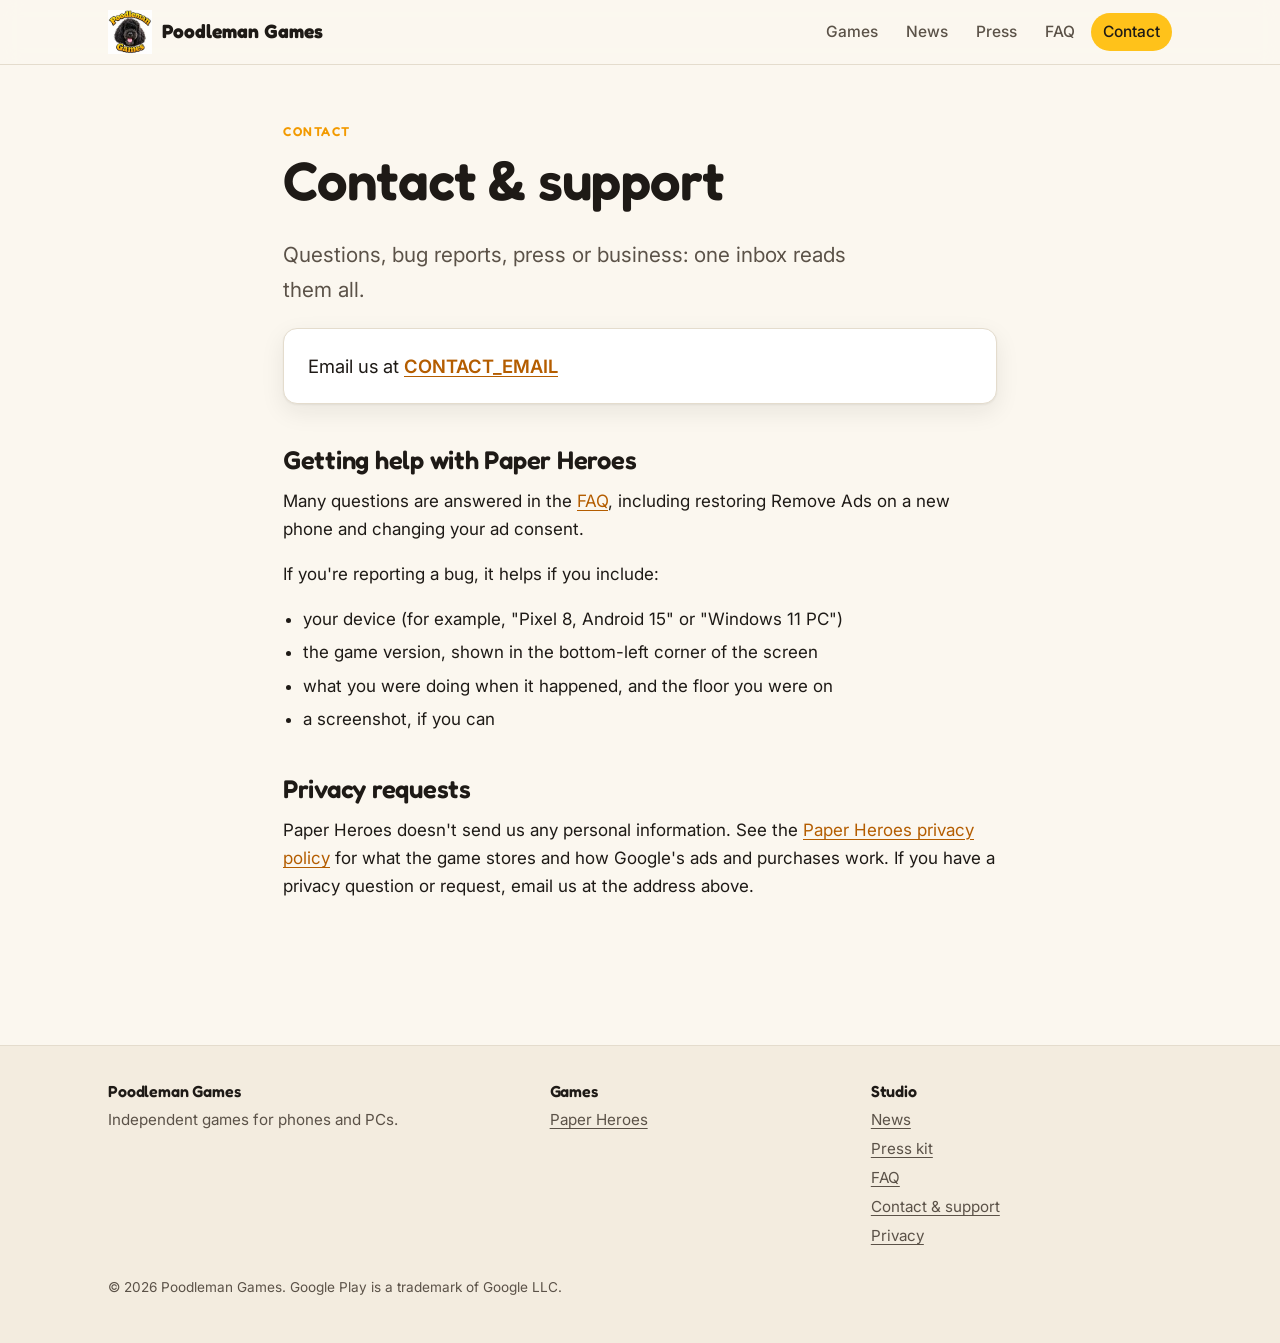
==== contact/index.html @ ee1fa2d5 "Poodleman Games website: studio pages, Paper Heroes section, privacy policy and app-ads.txt Co-Autho" ====
<!doctype html>
<html lang="en">
<head>
<meta charset="utf-8">
<meta name="viewport" content="width=device-width, initial-scale=1">
<title>Contact & Support | Poodleman Games</title>
<meta name="description" content="Contact Poodleman Games for Paper Heroes support, bug reports, press and business enquiries.">
<link rel="canonical" href="https://poodlemangames.com/contact/">
<meta property="og:type" content="website">
<meta property="og:site_name" content="Poodleman Games">
<meta property="og:title" content="Contact & Support | Poodleman Games">
<meta property="og:description" content="Contact Poodleman Games for Paper Heroes support, bug reports, press and business enquiries.">
<meta property="og:url" content="https://poodlemangames.com/contact/">
<meta property="og:image" content="https://poodlemangames.com/assets/img/og-studio.jpg">
<meta name="theme-color" content="#ffc21a">
<link rel="icon" href="/favicon.ico" sizes="any">
<link rel="icon" type="image/png" href="/assets/img/favicon-64.png">
<link rel="apple-touch-icon" href="/assets/img/apple-touch-icon.png">
<link rel="preconnect" href="https://fonts.googleapis.com">
<link rel="preconnect" href="https://fonts.gstatic.com" crossorigin>
<link rel="stylesheet" href="https://fonts.googleapis.com/css2?family=Fredoka:wght@500;600;700&family=Inter:wght@400;500;600&display=swap">
<link rel="stylesheet" href="/assets/css/site.css">
</head>
<body>
<a class="skip" href="#main">Skip to content</a>

<header class="site-header">
  <div class="wrap">
    <a class="brand" href="/"><img src="/assets/img/poodleman-logo-128.webp" alt="" width="44" height="44">Poodleman Games</a>
    <nav class="site-nav" aria-label="Main">
      <a href="/games/">Games</a>
      <a href="/news/">News</a>
      <a href="/press/">Press</a>
      <a href="/faq/">FAQ</a>
      <a href="/contact/" aria-current="page">Contact</a>
    </nav>
  </div>
</header>

<main id="main">
  <section class="section">
    <div class="wrap prose">
      <p class="eyebrow">Contact</p>
      <h1>Contact &amp; support</h1>
      <p class="lead">Questions, bug reports, press or business: one inbox reads them all.</p>

      <div class="card contact-box"><div>Email us at <a href="mailto:CONTACT_EMAIL">CONTACT_EMAIL</a></div></div>

      <h2>Getting help with Paper Heroes</h2>
      <p>Many questions are answered in the <a href="/faq/#paper-heroes">FAQ</a>, including restoring Remove Ads on a new phone and changing your ad consent.</p>
      <p>If you're reporting a bug, it helps if you include:</p>
      <ul>
        <li>your device (for example, "Pixel 8, Android 15" or "Windows 11 PC")</li>
        <li>the game version, shown in the bottom-left corner of the screen</li>
        <li>what you were doing when it happened, and the floor you were on</li>
        <li>a screenshot, if you can</li>
      </ul>

      <h2>Privacy requests</h2>
      <p>Paper Heroes doesn't send us any personal information. See the <a href="/games/paperheroes/privacy/">Paper Heroes privacy policy</a> for what the game stores and how Google's ads and purchases work. If you have a privacy question or request, email us at the address above.</p>
    </div>
  </section>
</main>

<footer class="site-footer">
  <div class="wrap">
    <div>
      <h3>Poodleman Games</h3>
      <p>Independent games for phones and PCs.</p>
    </div>
    <div>
      <h3>Games</h3>
      <ul>
        <li><a href="/games/paperheroes/">Paper Heroes</a></li>
      </ul>
    </div>
    <div>
      <h3>Studio</h3>
      <ul>
        <li><a href="/news/">News</a></li>
        <li><a href="/press/">Press kit</a></li>
        <li><a href="/faq/">FAQ</a></li>
        <li><a href="/contact/">Contact &amp; support</a></li>
        <li><a href="/privacy/">Privacy</a></li>
      </ul>
    </div>
    <p class="fine">&copy; 2026 Poodleman Games. Google Play is a trademark of Google LLC.</p>
  </div>
</footer>
</body>
</html>
---- assets/css/site.css ----
/* Poodleman Games: studio-wide styles.
   Each game section adds its own theme on top (see paperheroes.css). */

:root {
  --bg: #fbf7ef;
  --bg-alt: #f3ecdf;
  --surface: #ffffff;
  --ink: #1e1a16;
  --ink-soft: #5b5248;
  --line: #e4dccd;
  --gold: #ffc21a;
  --gold-deep: #f29a00;
  --accent: #b45d00;          /* links: gold darkened for contrast on cream */
  --shadow: 0 1px 2px rgba(30, 26, 22, .06), 0 8px 24px rgba(30, 26, 22, .08);
  --radius: 14px;
  --wrap: 1120px;
  --font-display: "Fredoka", "Trebuchet MS", system-ui, sans-serif;
  --font-body: "Inter", system-ui, -apple-system, "Segoe UI", Roboto, sans-serif;
  color-scheme: light;
}

@media (prefers-color-scheme: dark) {
  :root:not([data-theme="light"]) {
    --bg: #17140f;
    --bg-alt: #1f1b15;
    --surface: #25201a;
    --ink: #f4ede1;
    --ink-soft: #b9ad9c;
    --line: #3a3229;
    --accent: #ffc94a;
    --shadow: 0 1px 2px rgba(0, 0, 0, .3), 0 8px 24px rgba(0, 0, 0, .35);
    color-scheme: dark;
  }
}

*, *::before, *::after { box-sizing: border-box; }
html { -webkit-text-size-adjust: 100%; scroll-behavior: smooth; }
body {
  margin: 0;
  background: var(--bg);
  color: var(--ink);
  font: 400 1.0625rem/1.65 var(--font-body);
  overflow-x: hidden;
}
img { max-width: 100%; height: auto; display: block; }
a { color: var(--accent); text-underline-offset: .18em; }
a:hover { text-decoration-thickness: 2px; }
:focus-visible { outline: 3px solid var(--gold-deep); outline-offset: 3px; border-radius: 4px; }

h1, h2, h3 { font-family: var(--font-display); font-weight: 600; line-height: 1.15; margin: 0 0 .5em; letter-spacing: -.01em; }
h1 { font-size: clamp(2.1rem, 5.5vw, 3.4rem); }
h2 { font-size: clamp(1.6rem, 3.6vw, 2.2rem); }
h3 { font-size: 1.25rem; }
p { margin: 0 0 1em; }

.wrap { width: 100%; max-width: var(--wrap); margin: 0 auto; padding: 0 16px; }
@media (min-width: 720px) { .wrap { padding: 0 28px; } }

.skip { position: absolute; left: -999px; top: 8px; background: var(--surface); padding: 8px 14px; z-index: 10; border-radius: 8px; }
.skip:focus { left: 8px; }

/* ---------- header ---------- */
.site-header {
  position: sticky; top: 0; z-index: 5;
  background: color-mix(in srgb, var(--bg) 88%, transparent);
  backdrop-filter: saturate(1.4) blur(10px);
  -webkit-backdrop-filter: saturate(1.4) blur(10px);
  border-bottom: 1px solid var(--line);
}
.site-header .wrap { display: flex; align-items: center; gap: 12px 24px; flex-wrap: wrap; padding-top: 10px; padding-bottom: 10px; }
.brand { display: flex; align-items: center; gap: 10px; text-decoration: none; color: var(--ink); font-family: var(--font-display); font-weight: 700; font-size: 1.2rem; }
.brand img { width: 44px; height: 44px; }
.site-nav { display: flex; gap: 4px; margin-left: auto; overflow-x: auto; scrollbar-width: none; }
.site-nav::-webkit-scrollbar { display: none; }
.site-nav a { color: var(--ink-soft); text-decoration: none; font-weight: 500; padding: 6px 12px; border-radius: 999px; white-space: nowrap; font-size: .97rem; }
.site-nav a:hover { color: var(--ink); background: var(--bg-alt); }
.site-nav a[aria-current="page"] { color: var(--ink); background: var(--gold); }
@media (max-width: 640px) {
  .site-nav { margin-left: -12px; width: calc(100% + 24px); padding: 0 12px; }
}

/* ---------- footer ---------- */
.site-footer { margin-top: 72px; padding: 36px 0 44px; background: var(--bg-alt); border-top: 1px solid var(--line); color: var(--ink-soft); font-size: .95rem; }
.site-footer .wrap { display: grid; gap: 20px; }
@media (min-width: 720px) { .site-footer .wrap { grid-template-columns: 1.4fr 1fr 1fr; } }
.site-footer h3 { font-size: 1rem; color: var(--ink); margin-bottom: .4em; }
.site-footer ul { list-style: none; margin: 0; padding: 0; display: grid; gap: 4px; }
.site-footer a { color: var(--ink-soft); }
.site-footer a:hover { color: var(--ink); }
.site-footer .fine { grid-column: 1 / -1; font-size: .85rem; margin: 8px 0 0; }

/* ---------- building blocks ---------- */
.section { padding: 56px 0; }
.section-tight { padding: 32px 0; }
.eyebrow { font-family: var(--font-display); font-weight: 600; text-transform: uppercase; letter-spacing: .12em; font-size: .8rem; color: var(--gold-deep); margin: 0 0 .5em; }
.lead { font-size: clamp(1.1rem, 2.2vw, 1.3rem); color: var(--ink-soft); max-width: 46ch; }
.prose { max-width: 70ch; }
.prose h2 { margin-top: 1.6em; font-size: 1.6rem; }
.prose h3 { margin-top: 1.4em; }
.prose ul { padding-left: 1.2em; }
.prose li { margin: .3em 0; }
.muted { color: var(--ink-soft); }

.btn {
  display: inline-flex; align-items: center; gap: 10px;
  padding: 12px 22px; border-radius: 999px;
  font: 600 1rem/1 var(--font-display); text-decoration: none;
  background: var(--gold); color: #1e1a16; border: 2px solid #1e1a16;
  box-shadow: 0 3px 0 #1e1a16; transition: transform .12s, box-shadow .12s;
}
.btn:hover { transform: translateY(-1px); box-shadow: 0 4px 0 #1e1a16; }
.btn:active { transform: translateY(2px); box-shadow: 0 1px 0 #1e1a16; }
.btn.ghost { background: transparent; color: var(--ink); border-color: var(--ink); box-shadow: none; }
.btn-row { display: flex; flex-wrap: wrap; gap: 12px; margin-top: 20px; }

.card { background: var(--surface); border: 1px solid var(--line); border-radius: var(--radius); box-shadow: var(--shadow); overflow: hidden; }
.card-body { padding: 20px 22px; }
.grid { display: grid; gap: 20px; }
@media (min-width: 720px) { .grid-2 { grid-template-columns: repeat(2, 1fr); } .grid-3 { grid-template-columns: repeat(3, 1fr); } }

.tag { display: inline-block; font-size: .78rem; font-weight: 600; padding: 3px 10px; border-radius: 999px; background: var(--bg-alt); color: var(--ink-soft); border: 1px solid var(--line); }

table { border-collapse: collapse; width: 100%; font-size: .97rem; }
th, td { text-align: left; padding: 10px 12px; border-bottom: 1px solid var(--line); vertical-align: top; }
th { font-weight: 600; }
.table-scroll { overflow-x: auto; }

/* ---------- home ---------- */
.hero-studio { padding: 48px 0 24px; }
.hero-studio .wrap { display: grid; gap: 28px; align-items: center; }
@media (min-width: 820px) { .hero-studio .wrap { grid-template-columns: 1.1fr .9fr; } }
.hero-studio .logo-big { width: min(380px, 80vw); margin: 0 auto; filter: drop-shadow(0 12px 24px rgba(0, 0, 0, .12)); }
@media (prefers-color-scheme: dark) {
  :root:not([data-theme="light"]) .logo-disc { background: #fffdf8; border-radius: 50%; padding: 6%; }
}

.feature-game { display: grid; text-decoration: none; color: inherit; }
@media (min-width: 820px) { .feature-game { grid-template-columns: 1.3fr 1fr; } }
.feature-game img { width: 100%; height: 100%; object-fit: cover; aspect-ratio: 3 / 2; }
.feature-game .card-body { padding: 28px; display: flex; flex-direction: column; justify-content: center; }
.feature-game:hover h3 { text-decoration: underline; text-decoration-color: var(--gold-deep); }

.stat-row { display: flex; flex-wrap: wrap; gap: 8px; margin: 12px 0 18px; }

/* ---------- news ---------- */
.post { padding: 28px 0; border-bottom: 1px solid var(--line); }
.post:last-child { border-bottom: 0; }
.post time { color: var(--ink-soft); font-size: .92rem; }
.post h2 { font-size: 1.5rem; margin-top: .2em; }

/* ---------- faq ---------- */
details.faq { border: 1px solid var(--line); border-radius: 12px; background: var(--surface); margin: 10px 0; }
details.faq summary { cursor: pointer; padding: 16px 18px; font-weight: 600; list-style: none; display: flex; justify-content: space-between; gap: 12px; }
details.faq summary::-webkit-details-marker { display: none; }
details.faq summary::after { content: "+"; font: 600 1.3rem/1 var(--font-display); color: var(--gold-deep); }
details.faq[open] summary::after { content: "\2212"; }
details.faq .answer { padding: 0 18px 16px; color: var(--ink-soft); }
details.faq .answer p:last-child { margin-bottom: 0; }

/* ---------- press ---------- */
.factsheet th { width: 34%; color: var(--ink-soft); font-weight: 500; }
.download-grid { display: grid; gap: 16px; grid-template-columns: repeat(auto-fill, minmax(220px, 1fr)); }
.download-grid figure { margin: 0; }
.download-grid img { border-radius: 10px; border: 1px solid var(--line); aspect-ratio: 16 / 10; object-fit: cover; width: 100%; background: #fff; }
.download-grid figcaption { font-size: .9rem; margin-top: 6px; }

.contact-box { font-size: 1.15rem; padding: 22px 24px; }
.contact-box a { font-weight: 600; word-break: break-all; }
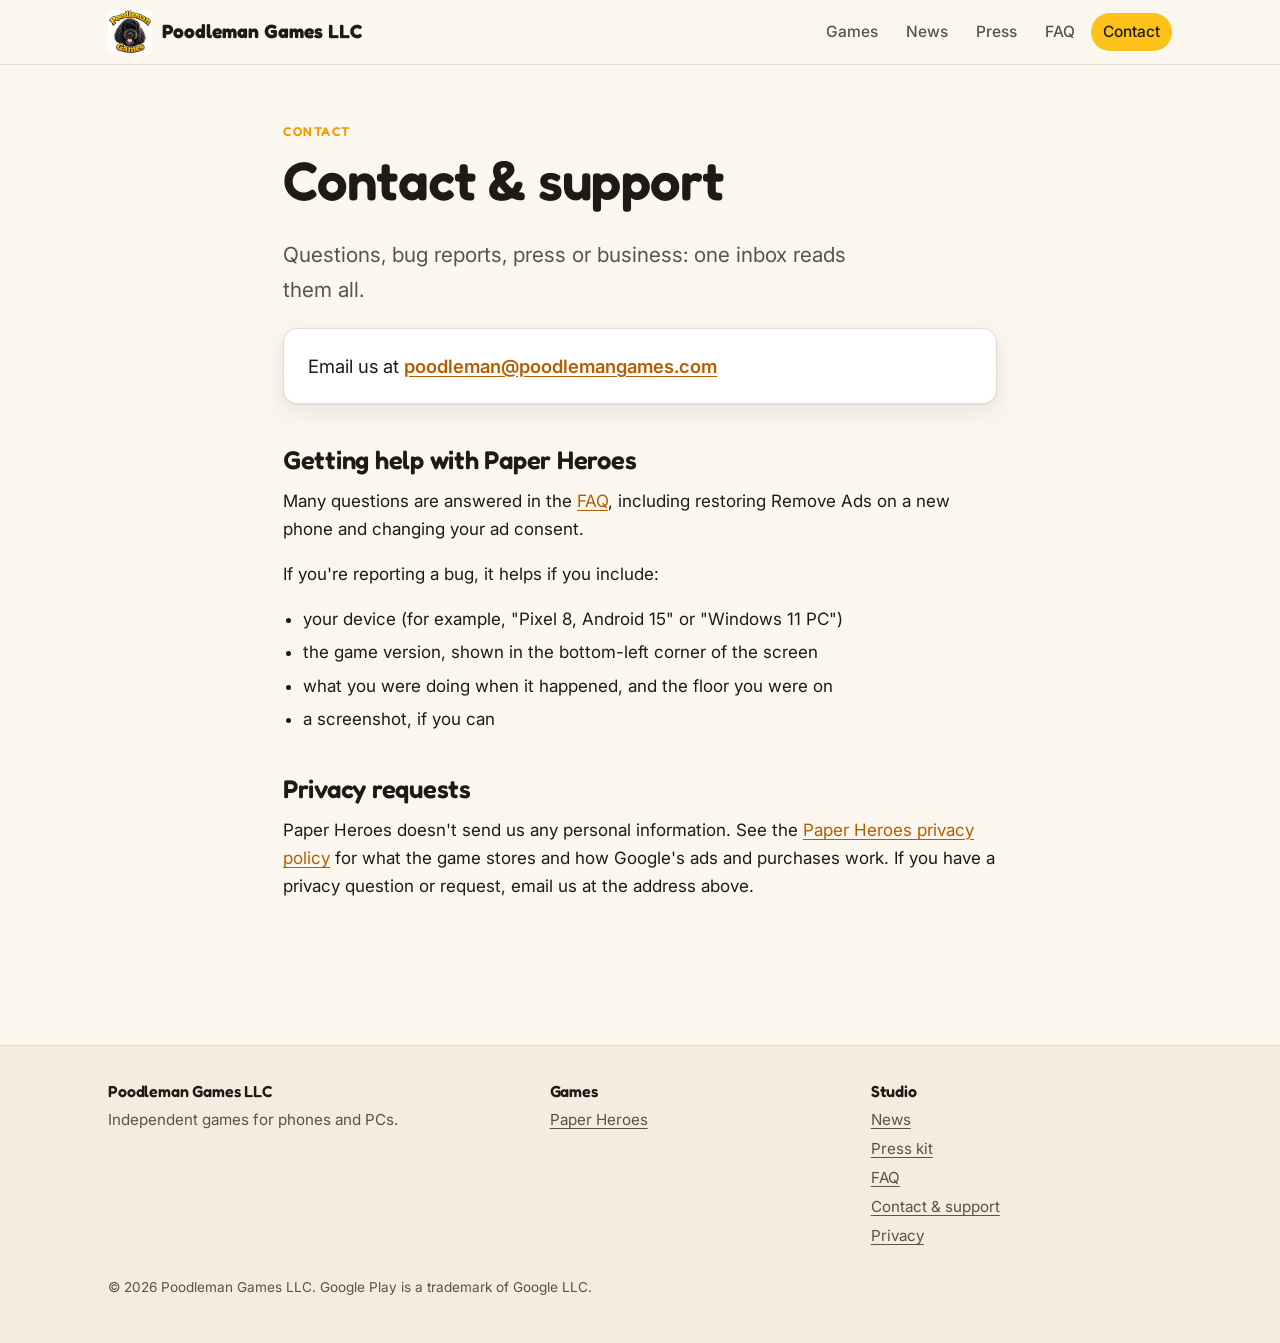
==== commit 841fcc2d: "Use the company name Poodleman Games LLC and the poodleman@poodlemangames.com contact address Co-Aut" ====
--- a/contact/index.html
+++ b/contact/index.html
@@ -3,13 +3,13 @@
 <head>
 <meta charset="utf-8">
 <meta name="viewport" content="width=device-width, initial-scale=1">
-<title>Contact & Support | Poodleman Games</title>
-<meta name="description" content="Contact Poodleman Games for Paper Heroes support, bug reports, press and business enquiries.">
+<title>Contact & Support | Poodleman Games LLC</title>
+<meta name="description" content="Contact Poodleman Games LLC for Paper Heroes support, bug reports, press and business enquiries.">
 <link rel="canonical" href="https://poodlemangames.com/contact/">
 <meta property="og:type" content="website">
-<meta property="og:site_name" content="Poodleman Games">
-<meta property="og:title" content="Contact & Support | Poodleman Games">
-<meta property="og:description" content="Contact Poodleman Games for Paper Heroes support, bug reports, press and business enquiries.">
+<meta property="og:site_name" content="Poodleman Games LLC">
+<meta property="og:title" content="Contact & Support | Poodleman Games LLC">
+<meta property="og:description" content="Contact Poodleman Games LLC for Paper Heroes support, bug reports, press and business enquiries.">
 <meta property="og:url" content="https://poodlemangames.com/contact/">
 <meta property="og:image" content="https://poodlemangames.com/assets/img/og-studio.jpg">
 <meta name="theme-color" content="#ffc21a">
@@ -26,7 +26,7 @@
 
 <header class="site-header">
   <div class="wrap">
-    <a class="brand" href="/"><img src="/assets/img/poodleman-logo-128.webp" alt="" width="44" height="44">Poodleman Games</a>
+    <a class="brand" href="/"><img src="/assets/img/poodleman-logo-128.webp" alt="" width="44" height="44">Poodleman Games LLC</a>
     <nav class="site-nav" aria-label="Main">
       <a href="/games/">Games</a>
       <a href="/news/">News</a>
@@ -44,7 +44,7 @@
       <h1>Contact &amp; support</h1>
       <p class="lead">Questions, bug reports, press or business: one inbox reads them all.</p>
 
-      <div class="card contact-box"><div>Email us at <a href="mailto:CONTACT_EMAIL">CONTACT_EMAIL</a></div></div>
+      <div class="card contact-box"><div>Email us at <a href="mailto:poodleman@poodlemangames.com">poodleman@poodlemangames.com</a></div></div>
 
       <h2>Getting help with Paper Heroes</h2>
       <p>Many questions are answered in the <a href="/faq/#paper-heroes">FAQ</a>, including restoring Remove Ads on a new phone and changing your ad consent.</p>
@@ -65,7 +65,7 @@
 <footer class="site-footer">
   <div class="wrap">
     <div>
-      <h3>Poodleman Games</h3>
+      <h3>Poodleman Games LLC</h3>
       <p>Independent games for phones and PCs.</p>
     </div>
     <div>
@@ -84,7 +84,7 @@
         <li><a href="/privacy/">Privacy</a></li>
       </ul>
     </div>
-    <p class="fine">&copy; 2026 Poodleman Games. Google Play is a trademark of Google LLC.</p>
+    <p class="fine">&copy; 2026 Poodleman Games LLC. Google Play is a trademark of Google LLC.</p>
   </div>
 </footer>
 </body>
--- a/assets/css/site.css
+++ b/assets/css/site.css
@@ -1,4 +1,4 @@
-/* Poodleman Games: studio-wide styles.
+/* Poodleman Games LLC: studio-wide styles.
    Each game section adds its own theme on top (see paperheroes.css). */
 
 :root {
@@ -165,4 +165,4 @@
 .download-grid figcaption { font-size: .9rem; margin-top: 6px; }
 
 .contact-box { font-size: 1.15rem; padding: 22px 24px; }
-.contact-box a { font-weight: 600; word-break: break-all; }
+.contact-box a { font-weight: 600; display: inline-block; overflow-wrap: anywhere; }
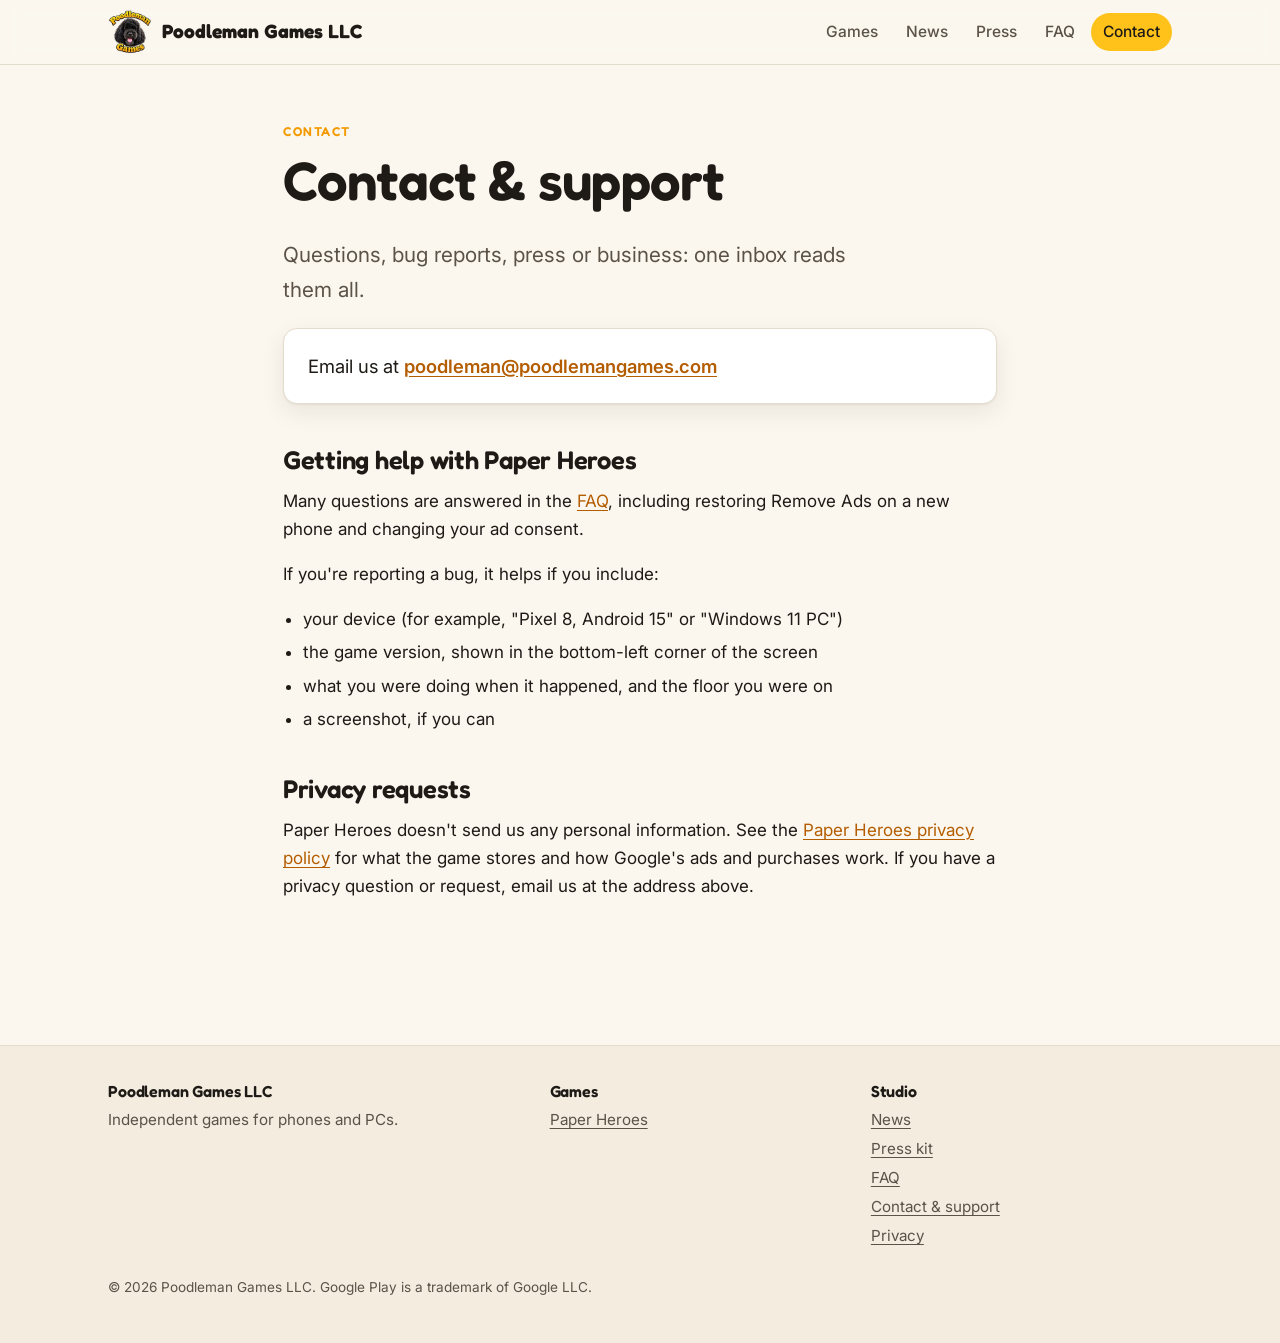
==== commit 7de728f1: "Version the logo URLs so browsers pick up the transparent logo Co-Authored-By: Claude Opus 5.5 <nore" ====
--- a/contact/index.html
+++ b/contact/index.html
@@ -26,7 +26,7 @@
 
 <header class="site-header">
   <div class="wrap">
-    <a class="brand" href="/"><img src="/assets/img/poodleman-logo-128.webp" alt="" width="44" height="44">Poodleman Games LLC</a>
+    <a class="brand" href="/"><img src="/assets/img/poodleman-logo-128.webp?v=2" alt="" width="44" height="44">Poodleman Games LLC</a>
     <nav class="site-nav" aria-label="Main">
       <a href="/games/">Games</a>
       <a href="/news/">News</a>
@@ -44,7 +44,7 @@
       <h1>Contact &amp; support</h1>
       <p class="lead">Questions, bug reports, press or business: one inbox reads them all.</p>
 
-      <div class="card contact-box"><div>Email us at <a href="mailto:poodleman@poodlemangames.com">poodleman@poodlemangames.com</a></div></div>
+      <div class="card contact-box"><div>Email us at <a class="js-email" data-e="moc.semagnameldoop#nameldoop">poodleman (at) poodlemangames (dot) com</a></div></div>
 
       <h2>Getting help with Paper Heroes</h2>
       <p>Many questions are answered in the <a href="/faq/#paper-heroes">FAQ</a>, including restoring Remove Ads on a new phone and changing your ad consent.</p>
@@ -87,5 +87,6 @@
     <p class="fine">&copy; 2026 Poodleman Games LLC. Google Play is a trademark of Google LLC.</p>
   </div>
 </footer>
+<script src="/assets/js/email.js" defer></script>
 </body>
 </html>
--- a/assets/css/site.css
+++ b/assets/css/site.css
@@ -131,7 +131,7 @@
 @media (min-width: 820px) { .hero-studio .wrap { grid-template-columns: 1.1fr .9fr; } }
 .hero-studio .logo-big { width: min(380px, 80vw); margin: 0 auto; filter: drop-shadow(0 12px 24px rgba(0, 0, 0, .12)); }
 @media (prefers-color-scheme: dark) {
-  :root:not([data-theme="light"]) .logo-disc { background: #fffdf8; border-radius: 50%; padding: 6%; }
+  :root:not([data-theme="light"]) .hero-studio .logo-big { filter: drop-shadow(0 0 28px rgba(255, 194, 26, .22)); }
 }
 
 .feature-game { display: grid; text-decoration: none; color: inherit; }
@@ -161,7 +161,7 @@
 .factsheet th { width: 34%; color: var(--ink-soft); font-weight: 500; }
 .download-grid { display: grid; gap: 16px; grid-template-columns: repeat(auto-fill, minmax(220px, 1fr)); }
 .download-grid figure { margin: 0; }
-.download-grid img { border-radius: 10px; border: 1px solid var(--line); aspect-ratio: 16 / 10; object-fit: cover; width: 100%; background: #fff; }
+.download-grid img { border-radius: 10px; border: 1px solid var(--line); aspect-ratio: 16 / 10; object-fit: cover; width: 100%; background: var(--bg-alt); }
 .download-grid figcaption { font-size: .9rem; margin-top: 6px; }
 
 .contact-box { font-size: 1.15rem; padding: 22px 24px; }
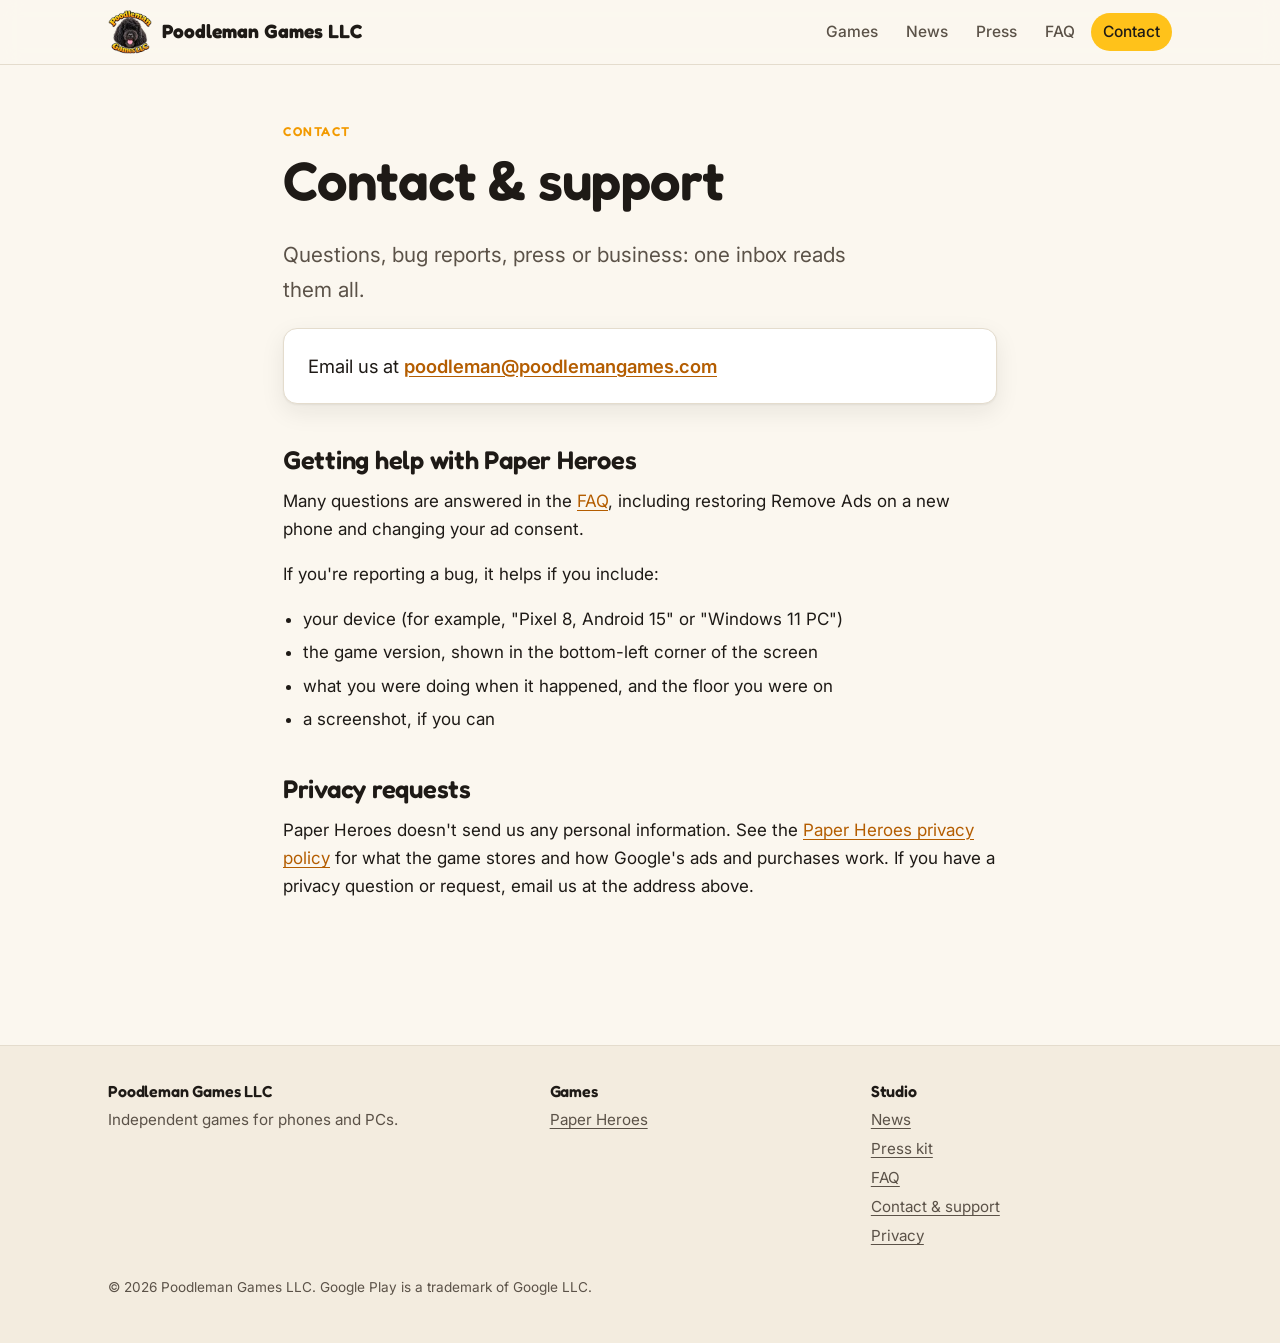
==== commit ef21ac22: "Switch the site to the Poodleman Games LLC logo The header, homepage and press-kit logos, the share " ====
--- a/contact/index.html
+++ b/contact/index.html
@@ -26,7 +26,7 @@
 
 <header class="site-header">
   <div class="wrap">
-    <a class="brand" href="/"><img src="/assets/img/poodleman-logo-128.webp?v=2" alt="" width="44" height="44">Poodleman Games LLC</a>
+    <a class="brand" href="/"><img src="/assets/img/poodleman-logo-128.webp?v=3" alt="" width="44" height="44">Poodleman Games LLC</a>
     <nav class="site-nav" aria-label="Main">
       <a href="/games/">Games</a>
       <a href="/news/">News</a>
